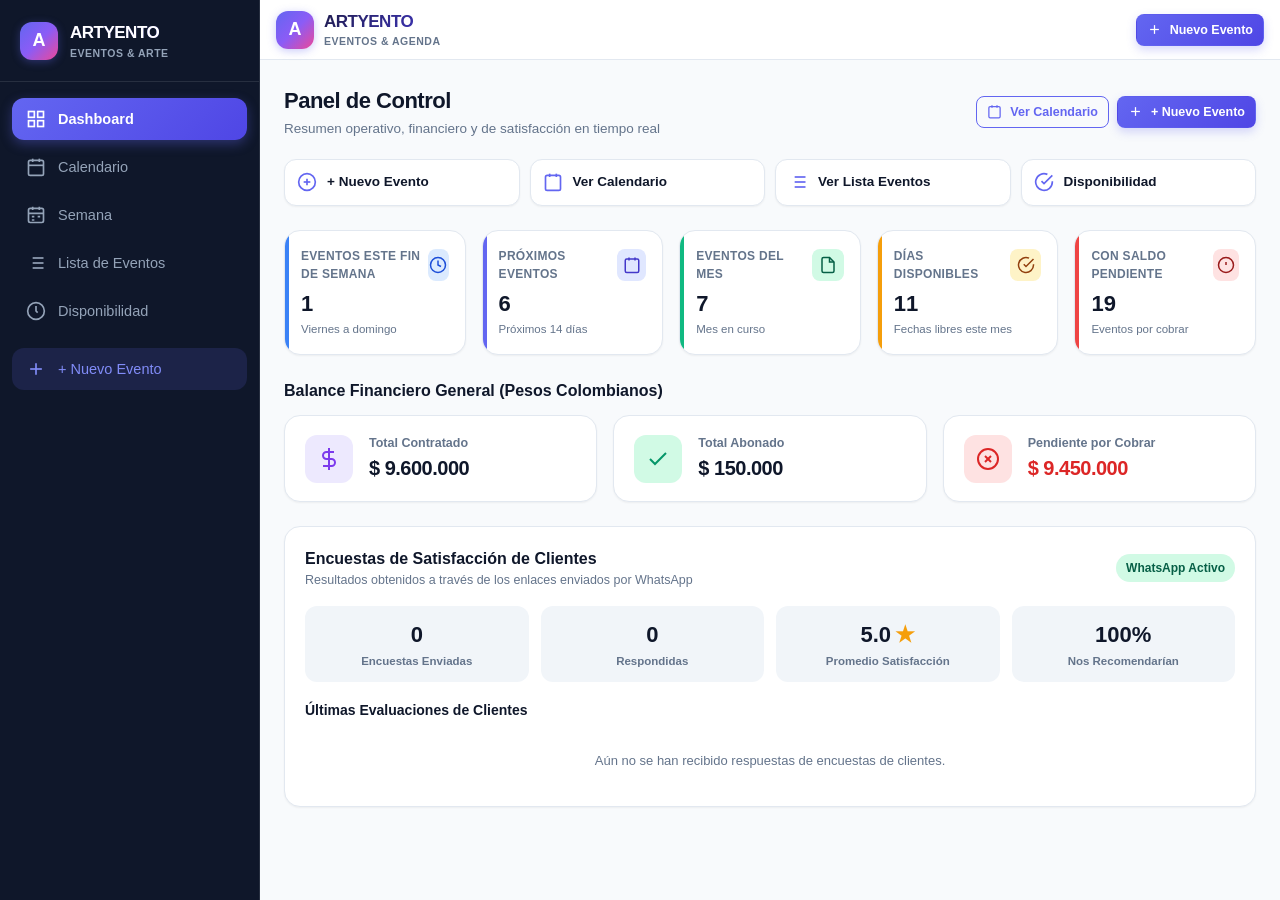
==== index.html @ dd43d788 "Add files via upload inicial" ====
<!DOCTYPE html>
<html lang="es">
<head>
  <meta charset="UTF-8">
  <meta name="viewport" content="width=device-width, initial-scale=1.0, maximum-scale=1.0, user-scalable=no">
  <title>ARTYENTO · Cronograma & Gestión de Eventos</title>
  
  <!-- Estilos principales y de impresión -->
  <link rel="stylesheet" href="css/styles.css">
  <link rel="stylesheet" href="css/print.css" media="print">
  
  <meta name="theme-color" content="#0f172a">
  <meta name="description" content="Sistema de gestión de cronograma, agenda, control financiero y encuestas de satisfacción para eventos, artes y entretenimiento.">
</head>
<body>

  <div class="app-container">

    <!-- =========================================================
         BARRA LATERAL / SIDEBAR (Desktop)
         ========================================================= -->
    <aside class="sidebar">
      <div class="sidebar-header">
        <div class="brand-icon">A</div>
        <div class="brand-title">
          <span class="brand-name" style="-webkit-text-fill-color:#fff;color:#fff;">ARTYENTO</span>
          <span class="brand-sub" style="color:#94a3b8;">Eventos & Arte</span>
        </div>
      </div>

      <nav class="sidebar-nav">
        <button class="nav-item active" data-view="dashboard">
          <svg viewBox="0 0 24 24" fill="none" stroke="currentColor" stroke-width="2"><rect x="3" y="3" width="7" height="7"/><rect x="14" y="3" width="7" height="7"/><rect x="14" y="14" width="7" height="7"/><rect x="3" y="14" width="7" height="7"/></svg>
          Dashboard
        </button>

        <button class="nav-item" data-view="calendar">
          <svg viewBox="0 0 24 24" fill="none" stroke="currentColor" stroke-width="2"><rect x="3" y="4" width="18" height="18" rx="2" ry="2"/><line x1="16" y1="2" x2="16" y2="6"/><line x1="8" y1="2" x2="8" y2="6"/><line x1="3" y1="10" x2="21" y2="10"/></svg>
          Calendario
        </button>

        <button class="nav-item" data-view="week">
          <svg viewBox="0 0 24 24" fill="none" stroke="currentColor" stroke-width="2"><rect x="3" y="4" width="18" height="17" rx="2"/><path d="M8 2v4M16 2v4M3 10h18M7 14h3M14 14h3M7 18h3"/></svg>
          Semana
        </button>

        <button class="nav-item" data-view="events">
          <svg viewBox="0 0 24 24" fill="none" stroke="currentColor" stroke-width="2"><line x1="8" y1="6" x2="21" y2="6"/><line x1="8" y1="12" x2="21" y2="12"/><line x1="8" y1="18" x2="21" y2="18"/><line x1="3" y1="6" x2="3.01" y2="6"/><line x1="3" y1="12" x2="3.01" y2="12"/><line x1="3" y1="18" x2="3.01" y2="18"/></svg>
          Lista de Eventos
        </button>

        <button class="nav-item" data-view="availability">
          <svg viewBox="0 0 24 24" fill="none" stroke="currentColor" stroke-width="2"><circle cx="12" cy="12" r="10"/><polyline points="12 6 12 12 14 14"/></svg>
          Disponibilidad
        </button>

        <button class="nav-item" data-view="form" style="margin-top:10px;background:rgba(99,102,241,0.15);color:#818cf8;">
          <svg viewBox="0 0 24 24" fill="none" stroke="currentColor" stroke-width="2"><line x1="12" y1="5" x2="12" y2="19"/><line x1="5" y1="12" x2="19" y2="12"/></svg>
          + Nuevo Evento
        </button>
      </nav>
    </aside>

    <!-- =========================================================
         ÁREA PRINCIPAL DE CONTENIDO
         ========================================================= -->
    <div class="main-wrapper">

      <!-- Header Superior (Sticky) -->
      <header class="top-header">
        <div class="brand-wrapper">
          <div class="brand-icon">A</div>
          <div class="brand-title">
            <span class="brand-name">ARTYENTO</span>
            <span class="brand-sub">Eventos & Agenda</span>
          </div>
        </div>

        <div class="header-actions">
          <button class="btn btn-sm btn-primary" data-goto-view="form">
            <svg width="15" height="15" viewBox="0 0 24 24" fill="none" stroke="currentColor" stroke-width="2"><line x1="12" y1="5" x2="12" y2="19"/><line x1="5" y1="12" x2="19" y2="12"/></svg>
            <span class="d-none d-sm-inline">Nuevo Evento</span>
          </button>
        </div>
      </header>

      <!-- =====================================================
           VISTA 1: DASHBOARD (Panel Principal)
           ===================================================== -->
      <section id="view-dashboard" class="view-section active">
        
        <div class="section-header">
          <div>
            <h1 class="section-title">Panel de Control</h1>
            <p class="section-subtitle">Resumen operativo, financiero y de satisfacción en tiempo real</p>
          </div>
          <div class="section-actions">
            <button class="btn btn-outline btn-sm" data-goto-view="calendar">
              <svg width="15" height="15" viewBox="0 0 24 24" fill="none" stroke="currentColor" stroke-width="2"><rect x="3" y="4" width="18" height="18" rx="2" ry="2"/><line x1="16" y1="2" x2="16" y2="6"/><line x1="8" y1="2" x2="8" y2="6"/></svg>
              Ver Calendario
            </button>
            <button class="btn btn-primary btn-sm" data-goto-view="form">
              <svg width="15" height="15" viewBox="0 0 24 24" fill="none" stroke="currentColor" stroke-width="2"><line x1="12" y1="5" x2="12" y2="19"/><line x1="5" y1="12" x2="19" y2="12"/></svg>
              + Nuevo Evento
            </button>
          </div>
        </div>

        <!-- Accesos Rápidos Principales -->
        <div class="quick-actions-bar">
          <div class="quick-action-btn" data-goto-view="form">
            <svg width="20" height="20" viewBox="0 0 24 24" fill="none" stroke="currentColor" stroke-width="2"><circle cx="12" cy="12" r="10"/><line x1="12" y1="8" x2="12" y2="16"/><line x1="8" y1="12" x2="16" y2="12"/></svg>
            <span>+ Nuevo Evento</span>
          </div>
          <div class="quick-action-btn" data-goto-view="calendar">
            <svg width="20" height="20" viewBox="0 0 24 24" fill="none" stroke="currentColor" stroke-width="2"><rect x="3" y="4" width="18" height="18" rx="2" ry="2"/><line x1="16" y1="2" x2="16" y2="6"/><line x1="8" y1="2" x2="8" y2="6"/></svg>
            <span>Ver Calendario</span>
          </div>
          <div class="quick-action-btn" data-goto-view="events">
            <svg width="20" height="20" viewBox="0 0 24 24" fill="none" stroke="currentColor" stroke-width="2"><line x1="8" y1="6" x2="21" y2="6"/><line x1="8" y1="12" x2="21" y2="12"/><line x1="8" y1="18" x2="21" y2="18"/></svg>
            <span>Ver Lista Eventos</span>
          </div>
          <div class="quick-action-btn" data-goto-view="availability">
            <svg width="20" height="20" viewBox="0 0 24 24" fill="none" stroke="currentColor" stroke-width="2"><path d="M22 11.08V12a10 10 0 1 1-5.93-9.14"/><polyline points="22 4 12 14.01 9 11.01"/></svg>
            <span>Disponibilidad</span>
          </div>
        </div>

        <!-- Tarjetas de Métricas Operativas -->
        <div class="stats-grid">
          <div class="stat-card stat-blue">
            <div class="stat-header">
              <span class="stat-label">Eventos este fin de semana</span>
              <div class="stat-icon-wrap">
                <svg width="18" height="18" viewBox="0 0 24 24" fill="none" stroke="currentColor" stroke-width="2"><circle cx="12" cy="12" r="10"/><polyline points="12 6 12 12 16 14"/></svg>
              </div>
            </div>
            <div class="stat-value" id="dash-eventos-fin-semana">0</div>
            <div class="stat-sub">Viernes a domingo</div>
          </div>

          <div class="stat-card stat-indigo">
            <div class="stat-header">
              <span class="stat-label">Próximos Eventos</span>
              <div class="stat-icon-wrap">
                <svg width="18" height="18" viewBox="0 0 24 24" fill="none" stroke="currentColor" stroke-width="2"><rect x="3" y="4" width="18" height="18" rx="2" ry="2"/><line x1="16" y1="2" x2="16" y2="6"/><line x1="8" y1="2" x2="8" y2="6"/></svg>
              </div>
            </div>
            <div class="stat-value" id="dash-proximos">0</div>
            <div class="stat-sub">Próximos 14 días</div>
          </div>

          <div class="stat-card stat-emerald">
            <div class="stat-header">
              <span class="stat-label">Eventos del Mes</span>
              <div class="stat-icon-wrap">
                <svg width="18" height="18" viewBox="0 0 24 24" fill="none" stroke="currentColor" stroke-width="2"><path d="M14 2H6a2 2 0 0 0-2 2v16a2 2 0 0 0 2 2h12a2 2 0 0 0 2-2V8z"/><polyline points="14 2 14 8 20 8"/></svg>
              </div>
            </div>
            <div class="stat-value" id="dash-mes">0</div>
            <div class="stat-sub">Mes en curso</div>
          </div>

          <div class="stat-card stat-amber">
            <div class="stat-header">
              <span class="stat-label">Días Disponibles</span>
              <div class="stat-icon-wrap">
                <svg width="18" height="18" viewBox="0 0 24 24" fill="none" stroke="currentColor" stroke-width="2"><path d="M22 11.08V12a10 10 0 1 1-5.93-9.14"/><polyline points="22 4 12 14.01 9 11.01"/></svg>
              </div>
            </div>
            <div class="stat-value" id="dash-disponibles">0</div>
            <div class="stat-sub">Fechas libres este mes</div>
          </div>

          <div class="stat-card stat-rose">
            <div class="stat-header">
              <span class="stat-label">Con Saldo Pendiente</span>
              <div class="stat-icon-wrap">
                <svg width="18" height="18" viewBox="0 0 24 24" fill="none" stroke="currentColor" stroke-width="2"><circle cx="12" cy="12" r="10"/><line x1="12" y1="8" x2="12" y2="12"/><line x1="12" y1="16" x2="12.01" y2="16"/></svg>
              </div>
            </div>
            <div class="stat-value" id="dash-pend-pago">0</div>
            <div class="stat-sub">Eventos por cobrar</div>
          </div>
        </div>

        <!-- Tarjetas Financieras (COP) -->
        <h2 style="font-size:16px;font-weight:800;margin-bottom:12px;color:var(--text-main);">
          Balance Financiero General (Pesos Colombianos)
        </h2>
        <div class="finance-grid">
          <div class="finance-card total-contratado">
            <div class="finance-icon">
              <svg width="24" height="24" viewBox="0 0 24 24" fill="none" stroke="currentColor" stroke-width="2"><line x1="12" y1="1" x2="12" y2="23"/><path d="M17 5H9.5a3.5 3.5 0 0 0 0 7h5a3.5 3.5 0 0 1 0 7H6"/></svg>
            </div>
            <div class="finance-info">
              <span class="finance-label">Total Contratado</span>
              <span class="finance-val" id="dash-total-contratado">$ 0 COP</span>
            </div>
          </div>

          <div class="finance-card total-abonado">
            <div class="finance-icon">
              <svg width="24" height="24" viewBox="0 0 24 24" fill="none" stroke="currentColor" stroke-width="2"><polyline points="20 6 9 17 4 12"/></svg>
            </div>
            <div class="finance-info">
              <span class="finance-label">Total Abonado</span>
              <span class="finance-val" id="dash-total-abonado">$ 0 COP</span>
            </div>
          </div>

          <div class="finance-card total-saldo">
            <div class="finance-icon">
              <svg width="24" height="24" viewBox="0 0 24 24" fill="none" stroke="currentColor" stroke-width="2"><circle cx="12" cy="12" r="10"/><line x1="15" y1="9" x2="9" y2="15"/><line x1="9" y1="9" x2="15" y2="15"/></svg>
            </div>
            <div class="finance-info">
              <span class="finance-label">Pendiente por Cobrar</span>
              <span class="finance-val" id="dash-total-pendiente">$ 0 COP</span>
            </div>
          </div>
        </div>

        <!-- Módulo de Satisfacción del Cliente & Encuestas -->
        <div class="satisfaction-dashboard-card">
          <div style="display:flex;justify-content:space-between;align-items:center;flex-wrap:wrap;gap:8px;">
            <div>
              <h2 style="font-size:16px;font-weight:800;color:var(--text-main);">
                Encuestas de Satisfacción de Clientes
              </h2>
              <p style="font-size:12.5px;color:var(--text-muted);">
                Resultados obtenidos a través de los enlaces enviados por WhatsApp
              </p>
            </div>
            <span class="badge badge-success" style="padding:5px 10px;font-size:12px;">
              WhatsApp Activo
            </span>
          </div>

          <div class="satisfaction-stats-row">
            <div class="sat-mini-stat">
              <div class="sat-mini-val" id="sat-enviadas">0</div>
              <div class="sat-mini-lbl">Encuestas Enviadas</div>
            </div>
            <div class="sat-mini-stat">
              <div class="sat-mini-val" id="sat-respondidas">0</div>
              <div class="sat-mini-lbl">Respondidas</div>
            </div>
            <div class="sat-mini-stat">
              <div class="sat-mini-val" id="sat-promedio">5.0 <span class="star">★</span></div>
              <div class="sat-mini-lbl">Promedio Satisfacción</div>
            </div>
            <div class="sat-mini-stat">
              <div class="sat-mini-val" id="sat-recomienda">100%</div>
              <div class="sat-mini-lbl">Nos Recomendarían</div>
            </div>
          </div>

          <div style="margin-top:18px;">
            <h3 style="font-size:14px;font-weight:700;color:var(--text-main);margin-bottom:8px;">
              Últimas Evaluaciones de Clientes
            </h3>
            <div id="dash-recent-reviews" class="recent-reviews-list">
              <!-- Se puebla dinámicamente -->
            </div>
          </div>
        </div>

      </section>

      <!-- =====================================================
           VISTA 2: CALENDARIO MENSUAL
           ===================================================== -->
      <section id="view-calendar" class="view-section">
        <div class="section-header">
          <div>
            <h1 class="section-title">Calendario de Eventos</h1>
            <p class="section-subtitle">Visualiza los eventos programados en cada día del mes</p>
          </div>
          <div class="section-actions">
            <button class="btn btn-primary btn-sm" data-goto-view="form">
              <svg width="15" height="15" viewBox="0 0 24 24" fill="none" stroke="currentColor" stroke-width="2"><line x1="12" y1="5" x2="12" y2="19"/><line x1="5" y1="12" x2="19" y2="12"/></svg>
              + Nuevo Evento
            </button>
          </div>
        </div>

        <div class="calendar-card">
          <!-- Controles de navegación del mes -->
          <div class="calendar-header">
            <div class="calendar-title-wrap">
              <span class="calendar-month-label" id="calendar-month-name">Mes Año</span>
            </div>
            <div style="display:flex;gap:6px;">
              <button class="btn btn-sm btn-secondary" id="btn-cal-prev" title="Mes Anterior">
                <svg width="16" height="16" viewBox="0 0 24 24" fill="none" stroke="currentColor" stroke-width="2"><polyline points="15 18 9 12 15 6"/></svg>
              </button>
              <button class="btn btn-sm btn-secondary" id="btn-cal-today">Hoy</button>
              <button class="btn btn-sm btn-secondary" id="btn-cal-next" title="Mes Siguiente">
                <svg width="16" height="16" viewBox="0 0 24 24" fill="none" stroke="currentColor" stroke-width="2"><polyline points="9 18 15 12 9 6"/></svg>
              </button>
            </div>
          </div>

          <!-- Encabezado de los días de la semana -->
          <div class="calendar-grid-header">
            <div>Lun</div>
            <div>Mar</div>
            <div>Mié</div>
            <div>Jue</div>
            <div>Vie</div>
            <div>Sáb</div>
            <div>Dom</div>
          </div>

          <!-- Cuadrícula de Días -->
          <div class="calendar-days-grid" id="calendar-days-container">
            <!-- Se renderiza desde calendar.js -->
          </div>
        </div>

        <div style="margin-top:14px;display:flex;gap:12px;font-size:12px;color:var(--text-muted);justify-content:center;">
          <span>💡 En celular: Haz toque sobre un día para ver todos sus eventos y agendar.</span>
        </div>
      </section>

      <!-- =====================================================
           VISTA 3: EVENTOS POR SEMANA
           ===================================================== -->
      <section id="view-week" class="view-section">
        <div class="section-header">
          <div>
            <h1 class="section-title">Eventos por Semana</h1>
            <p class="section-subtitle">Consulta la información completa de los eventos de la semana seleccionada</p>
          </div>
          <div class="section-actions">
            <button class="btn btn-primary btn-sm" data-goto-view="form">
              <svg width="15" height="15" viewBox="0 0 24 24" fill="none" stroke="currentColor" stroke-width="2"><line x1="12" y1="5" x2="12" y2="19"/><line x1="5" y1="12" x2="19" y2="12"/></svg>
              + Nuevo Evento
            </button>
          </div>
        </div>

        <div class="week-controls">
          <button class="btn btn-secondary btn-sm" id="btn-week-prev" title="Semana anterior">‹</button>
          <label class="week-control-field">
            <span>Año</span>
            <select id="week-year-select" class="form-control">
              <option value="2026">2026</option>
              <option value="2027">2027</option>
            </select>
          </label>
          <label class="week-control-field">
            <span>Semana</span>
            <input type="number" id="week-number-input" class="form-control" min="1" max="53" step="1">
          </label>
          <button class="btn btn-secondary btn-sm" id="btn-week-next" title="Semana siguiente">›</button>
          <button class="btn btn-outline btn-sm" id="btn-week-current">Semana actual</button>
        </div>
        <div class="week-range-label" id="week-range-label"></div>
        <div class="week-events-list" id="week-events-list"></div>
      </section>

      <!-- =====================================================
           VISTA 4: LISTADO DE EVENTOS (Tabla / Cards)
           ===================================================== -->
      <section id="view-events" class="view-section">
        <div class="section-header">
          <div>
            <h1 class="section-title">Listado de Eventos</h1>
            <p class="section-subtitle">Gestión completa, balances, encuestas y exportación</p>
          </div>
          <div class="section-actions">
            <button class="btn btn-secondary btn-sm" id="btn-export-csv" title="Descargar archivo CSV compatible con Excel">
              <svg width="15" height="15" viewBox="0 0 24 24" fill="none" stroke="currentColor" stroke-width="2"><path d="M21 15v4a2 2 0 0 1-2 2H5a2 2 0 0 1-2-2v-4"/><polyline points="7 10 12 15 17 10"/><line x1="12" y1="15" x2="12" y2="3"/></svg>
              Exportar CSV
            </button>
            <button class="btn btn-secondary btn-sm" id="btn-print-schedule" title="Imprimir Cronograma">
              <svg width="15" height="15" viewBox="0 0 24 24" fill="none" stroke="currentColor" stroke-width="2"><polyline points="6 9 6 2 18 2 18 9"/><path d="M6 18H4a2 2 0 0 1-2-2v-5a2 2 0 0 1 2-2h16a2 2 0 0 1 2 2v5a2 2 0 0 1-2 2h-2"/><rect x="6" y="14" width="12" height="8"/></svg>
              Imprimir
            </button>
            <button class="btn btn-primary btn-sm" data-goto-view="form">
              <svg width="15" height="15" viewBox="0 0 24 24" fill="none" stroke="currentColor" stroke-width="2"><line x1="12" y1="5" x2="12" y2="19"/><line x1="5" y1="12" x2="19" y2="12"/></svg>
              + Nuevo
            </button>
          </div>
        </div>

        <!-- Barra de Búsqueda y Filtros -->
        <div class="filter-bar">
          <div class="search-input-wrap">
            <svg width="16" height="16" viewBox="0 0 24 24" fill="none" stroke="currentColor" stroke-width="2"><circle cx="11" cy="11" r="8"/><line x1="21" y1="21" x2="16.65" y2="16.65"/></svg>
            <input type="text" id="filter-search" class="form-control" placeholder="Buscar por cliente, servicio, dirección o encargado...">
          </div>

          <div class="filters-group">
            <input type="month" id="filter-month" class="form-control" title="Filtrar por mes">

            <select id="filter-estado-pago" class="form-control">
              <option value="">Estado de Pago: Todos</option>
              <option value="pagado">Pagado</option>
              <option value="abono_parcial">Abono Parcial</option>
              <option value="pendiente">Pendiente</option>
            </select>

            <select id="filter-encargado" class="form-control">
              <option value="">Encargado: Todos</option>
            </select>

            <button class="btn btn-secondary btn-sm" id="btn-sort-toggle" style="white-space:nowrap;">
              Fecha: Más antiguos
            </button>
          </div>
        </div>

        <div style="display:flex;justify-content:space-between;align-items:center;margin-bottom:10px;">
          <span id="events-count-badge" class="badge badge-info" style="font-size:12px;">0 eventos</span>
        </div>

        <!-- Vista Celular: Tarjetas (Se oculta en Desktop) -->
        <div class="events-mobile-list" id="events-mobile-list">
          <!-- Se renderiza desde app.js -->
        </div>

        <!-- Vista Escritorio: Tabla Completa (Se oculta en Móvil) -->
        <div class="table-container">
          <table class="data-table">
            <thead>
              <tr>
                <th>Fecha</th>
                <th>Horario</th>
                <th>Servicio</th>
                <th>Cliente</th>
                <th>Dirección</th>
                <th>Valor</th>
                <th>Abono</th>
                <th>Saldo</th>
                <th>Encargado</th>
                <th>Estado</th>
                <th class="col-actions">Acciones</th>
              </tr>
            </thead>
            <tbody id="events-table-body">
              <!-- Se puebla dinámicamente -->
            </tbody>
          </table>
        </div>
      </section>

      <!-- =====================================================
           VISTA 4: DISPONIBILIDAD DE FECHAS
           ===================================================== -->
      <section id="view-availability" class="view-section">
        <div class="section-header">
          <div>
            <h1 class="section-title">Control de Disponibilidad</h1>
            <p class="section-subtitle">Consulta rápida de días libres, parciales y ocupados con reserva directa</p>
          </div>
          <div class="section-actions">
            <select id="avail-month-select" class="form-control" style="width:auto;">
              <option value="0">Enero</option>
              <option value="1">Febrero</option>
              <option value="2">Marzo</option>
              <option value="3">Abril</option>
              <option value="4">Mayo</option>
              <option value="5">Junio</option>
              <option value="6">Julio</option>
              <option value="7">Agosto</option>
              <option value="8">Septiembre</option>
              <option value="9">Octubre</option>
              <option value="10">Noviembre</option>
              <option value="11">Diciembre</option>
            </select>
            <select id="avail-year-select" class="form-control" style="width:auto;">
              <option value="2026">2026</option>
              <option value="2027">2027</option>
            </select>
          </div>
        </div>

        <!-- Leyenda -->
        <div class="avail-legend">
          <div class="legend-item">
            <span class="legend-dot green"></span>
            <span>Disponible (0 eventos)</span>
          </div>
          <div class="legend-item">
            <span class="legend-dot yellow"></span>
            <span>Parcialmente ocupado (Franjas horarias libres)</span>
          </div>
          <div class="legend-item">
            <span class="legend-dot red"></span>
            <span>Ocupado (3+ eventos o jornada llena)</span>
          </div>
        </div>

        <!-- Rejilla de Disponibilidad -->
        <div class="availability-grid" id="availability-grid-container">
          <!-- Se puebla desde calendar.js -->
        </div>
      </section>

      <!-- =====================================================
           VISTA 5: FORMULARIO DE REGISTRO / EDICIÓN DE EVENTOS
           ===================================================== -->
      <section id="view-form" class="view-section">
        <div class="section-header">
          <div>
            <h1 class="section-title" id="form-view-title">Registrar Nuevo Evento</h1>
            <p class="section-subtitle">Todos los campos son validados; el saldo se calcula en tiempo real</p>
          </div>
          <div class="section-actions">
            <button class="btn btn-secondary btn-sm" data-goto-view="events">
              Volver a la Lista
            </button>
          </div>
        </div>

        <div class="form-card">
          <form id="event-form">
            <div class="form-grid">

              <!-- Fecha -->
              <div class="form-group">
                <label class="form-label" for="form-fecha">
                  <span>Fecha del Evento</span>
                  <span class="required">*</span>
                </label>
                <input type="date" id="form-fecha" class="form-control" required>
              </div>

              <!-- Servicio / Descripción -->
              <div class="form-group">
                <label class="form-label" for="form-servicio">
                  <span>Descripción / Servicio</span>
                  <span class="required">*</span>
                </label>
                <input type="text" id="form-servicio" class="form-control" placeholder="Ej: Show de Magia, DJ en Vivo, Animación..." required list="servicios-sugeridos">
                <datalist id="servicios-sugeridos">
                  <option value="Plan Elegance">
                  <option value="Plan Prestige">
                  <option value="Show de Magia y Efectos Especiales">
                  <option value="Animación Temática y Taller de Arte">
                  <option value="Producción de Sonido, Luces y DJ en Vivo">
                  <option value="Obra Teatral Infantil & Títeres">
                  <option value="Show de Danza y Malabares con Fuego">
                  <option value="Show Musical Acústico & Presentación">
                  <option value="Hora Loca y Comparsa de Entretenimiento">
                </datalist>
              </div>

              <!-- Cliente y Contacto -->
              <div class="form-group">
                <label class="form-label" for="form-cliente">
                  <span>Nombre del Cliente / Empresa</span>
                  <span class="required">*</span>
                </label>
                <input type="text" id="form-cliente" class="form-control" placeholder="Ej: Absalón Eventos" required list="clientes-sugeridos">
                <datalist id="clientes-sugeridos">
                  <option value="Absalón Eventos">
                </datalist>
              </div>

              <!-- Persona de Contacto -->
              <div class="form-group">
                <label class="form-label" for="form-contacto">
                  <span>Persona de Contacto</span>
                </label>
                <input type="text" id="form-contacto" class="form-control" placeholder="Ej: Liliana, Edwiin...">
              </div>

              <!-- Teléfono / Celular (Para WhatsApp) -->
              <div class="form-group">
                <label class="form-label" for="form-telefono">
                  <span>Teléfono / WhatsApp</span>
                  <span class="required">*</span>
                </label>
                <input type="tel" id="form-telefono" class="form-control" placeholder="Ej: +57 3224389761" required>
              </div>

              <!-- Dirección del Evento -->
              <div class="form-group">
                <label class="form-label" for="form-direccion">
                  <span>Dirección / Lugar del Evento</span>
                  <span class="required">*</span>
                </label>
                <input type="text" id="form-direccion" class="form-control" placeholder="Ej: Hacienda Villa Sofía, Hotel Habitel..." required list="lugares-sugeridos">
                <datalist id="lugares-sugeridos">
                  <option value="Hacienda Villa Sofía, Subachoque">
                  <option value="Hotel Habitel, Bogotá">
                </datalist>
              </div>

              <!-- Horarios y Opción por Confirmar -->
              <div class="form-group col-full" style="margin-bottom:-4px;">
                <label style="display:flex;align-items:center;gap:8px;cursor:pointer;font-size:13.5px;font-weight:600;color:var(--text-main);">
                  <input type="checkbox" id="form-hora-tbd" style="width:18px;height:18px;accent-color:var(--color-primary);cursor:pointer;">
                  <span>Horario por confirmar (Reserva de fecha / Jornada)</span>
                </label>
              </div>

              <div class="form-group">
                <label class="form-label" for="form-hora-inicio">
                  <span>Hora de Inicio</span>
                  <span class="required" id="req-hora-inicio">*</span>
                </label>
                <input type="time" id="form-hora-inicio" class="form-control" required>
              </div>

              <div class="form-group">
                <label class="form-label" for="form-hora-fin">
                  <span>Hora de Finalización</span>
                  <span class="required" id="req-hora-fin">*</span>
                </label>
                <input type="time" id="form-hora-fin" class="form-control" required>
              </div>

              <!-- Alerta de Conflicto de Horario (En tiempo real) -->
              <div class="form-group col-full">
                <div id="conflict-alert" class="conflict-alert">
                  <svg width="20" height="20" viewBox="0 0 24 24" fill="none" stroke="currentColor" stroke-width="2" style="flex-shrink:0;"><path d="M10.29 3.86L1.82 18a2 2 0 0 0 1.71 3h16.94a2 2 0 0 0 1.71-3L13.71 3.86a2 2 0 0 0-3.42 0z"/><line x1="12" y1="9" x2="12" y2="13"/><line x1="12" y1="17" x2="12.01" y2="17"/></svg>
                  <span id="conflict-alert-msg">Existe un conflicto de horario con otro evento en esta fecha.</span>
                </div>
              </div>

              <!-- Información Financiera -->
              <div class="form-group">
                <label class="form-label" for="form-valor">
                  <span>Valor Total (COP)</span>
                  <span class="required">*</span>
                </label>
                <input type="number" id="form-valor" class="form-control" placeholder="Ej: 1500000" min="0" step="1000" required>
              </div>

              <div class="form-group">
                <label class="form-label" for="form-abono">
                  <span>Abono Realizado (COP)</span>
                  <span class="required">*</span>
                </label>
                <input type="number" id="form-abono" class="form-control" placeholder="Ej: 500000" min="0" step="1000" value="0" required>
              </div>

              <!-- Saldo Calculado Automáticamente -->
              <div class="form-group col-full">
                <div class="balance-calculation-box">
                  <div class="balance-formula">Cálculo Automático: Saldo = Valor Total - Abono</div>
                  <div class="balance-result">
                    <span style="font-weight:600;color:var(--text-muted);">Saldo Pendiente:</span>
                    <span class="balance-result-val" id="form-balance-display">$ 0 COP</span>
                  </div>
                  <input type="hidden" id="form-saldo" value="0">
                </div>
              </div>

              <!-- Encargado -->
              <div class="form-group">
                <label class="form-label" for="form-encargado">
                  <span>Encargado / Responsable</span>
                </label>
                <select id="form-encargado" class="form-control">
                  <option value="">Sin asignar</option>
                </select>
                <div class="encargados-editor">
                  <input type="text" id="nuevo-encargado" class="form-control" placeholder="Nuevo encargado">
                  <button type="button" class="btn btn-secondary btn-sm" id="btn-agregar-encargado">Agregar</button>
                  <button type="button" class="btn btn-outline btn-sm" id="btn-eliminar-encargado" title="Eliminar el encargado seleccionado">Eliminar</button>
                </div>
                <small class="form-help">Agrega o elimina nombres del listado. Luego selecciónalos para cada evento.</small>
              </div>

              <!-- Observaciones -->
              <div class="form-group col-full">
                <label class="form-label" for="form-observaciones">
                  <span>Observaciones y Requerimientos Técnicos</span>
                </label>
                <textarea id="form-observaciones" class="form-control" placeholder="Detalles de sonido, iluminación, rider técnico, hora de montaje, etc..."></textarea>
              </div>

            </div>

            <!-- Botonera del Formulario -->
            <div style="margin-top:24px;display:flex;gap:12px;justify-content:flex-end;">
              <button type="button" class="btn btn-secondary" data-goto-view="events">Cancelar</button>
              <button type="submit" class="btn btn-primary" id="btn-submit-form">Guardar Evento</button>
            </div>
          </form>
        </div>
      </section>

    </div><!-- Fin main-wrapper -->

    <!-- =========================================================
         BARRA DE NAVEGACIÓN INFERIOR (100% Optimizada para Móvil)
         ========================================================= -->
    <nav class="bottom-nav">
      <button class="bottom-nav-btn active" data-view="dashboard">
        <svg viewBox="0 0 24 24" fill="none" stroke="currentColor" stroke-width="2"><rect x="3" y="3" width="7" height="7"/><rect x="14" y="3" width="7" height="7"/><rect x="14" y="14" width="7" height="7"/><rect x="3" y="14" width="7" height="7"/></svg>
        <span>Inicio</span>
      </button>

      <button class="bottom-nav-btn" data-view="calendar">
        <svg viewBox="0 0 24 24" fill="none" stroke="currentColor" stroke-width="2"><rect x="3" y="4" width="18" height="18" rx="2" ry="2"/><line x1="16" y1="2" x2="16" y2="6"/><line x1="8" y1="2" x2="8" y2="6"/><line x1="3" y1="10" x2="21" y2="10"/></svg>
        <span>Calendario</span>
      </button>

      <button class="bottom-nav-btn" data-view="week">
        <svg viewBox="0 0 24 24" fill="none" stroke="currentColor" stroke-width="2"><rect x="3" y="4" width="18" height="17" rx="2"/><path d="M8 2v4M16 2v4M3 10h18M7 14h3M14 14h3"/></svg>
        <span>Semana</span>
      </button>

      <!-- Botón Central Flotante Táctil para Crear Evento -->
      <button class="bottom-nav-btn btn-action-center" data-view="form">
        <div class="action-circle">
          <svg width="24" height="24" viewBox="0 0 24 24" fill="none" stroke="#fff" stroke-width="3"><line x1="12" y1="5" x2="12" y2="19"/><line x1="5" y1="12" x2="19" y2="12"/></svg>
        </div>
        <span>Nuevo</span>
      </button>

      <button class="bottom-nav-btn" data-view="events">
        <svg viewBox="0 0 24 24" fill="none" stroke="currentColor" stroke-width="2"><line x1="8" y1="6" x2="21" y2="6"/><line x1="8" y1="12" x2="21" y2="12"/><line x1="8" y1="18" x2="21" y2="18"/><line x1="3" y1="6" x2="3.01" y2="6"/><line x1="3" y1="12" x2="3.01" y2="12"/><line x1="3" y1="18" x2="3.01" y2="18"/></svg>
        <span>Eventos</span>
      </button>

      <button class="bottom-nav-btn" data-view="availability">
        <svg viewBox="0 0 24 24" fill="none" stroke="currentColor" stroke-width="2"><circle cx="12" cy="12" r="10"/><polyline points="12 6 12 12 14 14"/></svg>
        <span>Disponib.</span>
      </button>
    </nav>

  </div><!-- Fin app-container -->

  <!-- =========================================================
       MODALES (Estilo Bottom-Sheet en móvil)
       ========================================================= -->

  <!-- Modal 1: Ficha y Detalles Completos del Evento -->
  <div id="modal-event-details" class="modal-overlay">
    <div class="modal-content">
      <div class="bottom-sheet-pill"></div>
      <div class="modal-header">
        <div>
          <div style="font-size:11px;color:var(--text-muted);font-weight:700;" id="modal-detail-id">EVT-2026-000</div>
          <h2 class="modal-title" id="modal-detail-servicio">Detalles del Evento</h2>
        </div>
        <button class="btn-close-modal" aria-label="Cerrar">&times;</button>
      </div>

      <div class="modal-body">
        <div class="event-detail-grid">
          
          <div class="detail-block">
            <span class="detail-label">Cliente & Contacto</span>
            <span class="detail-value highlight" id="modal-detail-cliente">-</span>
            <div style="font-size:13px;color:#334155;margin-top:2px;">
              <strong>Contacto:</strong> <span id="modal-detail-contacto">-</span> · 
              <span id="modal-detail-telefono">-</span>
            </div>
          </div>

          <div class="detail-block">
            <span class="detail-label">Fecha y Horario</span>
            <span class="detail-value" id="modal-detail-fecha">-</span>
          </div>

          <div class="detail-block">
            <span class="detail-label">Dirección / Lugar</span>
            <span class="detail-value" id="modal-detail-direccion">-</span>
          </div>

          <div class="detail-block">
            <span class="detail-label">Encargado</span>
            <span class="detail-value" id="modal-detail-encargado">-</span>
          </div>

          <!-- Información Financiera -->
          <div style="background:var(--bg-surface-alt);border-radius:var(--radius-md);padding:12px;margin:4px 0;">
            <div style="display:flex;justify-content:space-between;align-items:center;margin-bottom:8px;">
              <span class="detail-label">Información Económica</span>
              <span id="modal-detail-badge-pago" class="badge badge-success">Pagado</span>
            </div>
            <div style="display:grid;grid-template-columns:1fr 1fr 1fr;gap:6px;font-size:12.5px;">
              <div>
                <div style="color:var(--text-muted);font-size:11px;">Valor:</div>
                <strong id="modal-detail-valor">$ 0</strong>
              </div>
              <div>
                <div style="color:var(--text-muted);font-size:11px;">Abono:</div>
                <strong id="modal-detail-abono">$ 0</strong>
              </div>
              <div>
                <div style="color:var(--text-muted);font-size:11px;">Saldo:</div>
                <strong id="modal-detail-saldo" style="color:var(--color-danger);">$ 0</strong>
              </div>
            </div>
          </div>

          <!-- Encuesta de Satisfacción por WhatsApp -->
          <div class="detail-block">
            <span class="detail-label">Encuesta de Satisfacción</span>
            <div id="modal-detail-encuesta-estado" style="margin-top:4px;">
              <!-- Se puebla dinámicamente -->
            </div>
            <div id="modal-detail-encuesta-resultados">
              <!-- Resultados si fue respondida -->
            </div>
          </div>

          <div class="detail-block">
            <span class="detail-label">Observaciones</span>
            <span class="detail-value" id="modal-detail-observaciones" style="font-size:13px;white-space:pre-wrap;">-</span>
          </div>

        </div>
      </div>

      <div class="modal-footer" style="flex-wrap:wrap;">
        <button class="btn btn-sm btn-whatsapp" id="btn-modal-whatsapp" title="Enviar enlace de satisfacción">
          <svg width="15" height="15" viewBox="0 0 24 24" fill="currentColor"><path d="M.057 24l1.687-6.163c-1.041-1.804-1.588-3.849-1.587-5.946.003-6.556 5.338-11.891 11.893-11.891 3.181.001 6.167 1.24 8.413 3.488 2.245 2.248 3.481 5.236 3.48 8.414-.003 6.557-5.338 11.892-11.893 11.892-1.99-.001-3.951-.5-5.688-1.448l-6.305 1.654zm6.597-3.807c1.676.995 3.276 1.591 5.392 1.592 5.448 0 9.886-4.434 9.889-9.885.002-5.462-4.415-9.89-9.881-9.892-5.452 0-9.887 4.434-9.889 9.884-.001 2.225.651 3.891 1.746 5.634l-.999 3.648 3.742-.981z"/></svg>
          Encuesta WhatsApp
        </button>
        <button class="btn btn-sm btn-secondary" id="btn-modal-ver-encuesta" style="display:none;" title="Ver Encuesta">
          <svg width="14" height="14" viewBox="0 0 24 24" fill="none" stroke="currentColor" stroke-width="2"><path d="M14 2H6a2 2 0 0 0-2 2v16a2 2 0 0 0 2 2h12a2 2 0 0 0 2-2V8z"/><polyline points="14 2 14 8 20 8"/><line x1="16" y1="13" x2="8" y2="13"/><line x1="16" y1="17" x2="8" y2="17"/><polyline points="10 9 9 9 8 9"/></svg>
          Ver Encuesta
        </button>
        <button class="btn btn-sm btn-secondary" id="btn-modal-print">
          <svg width="14" height="14" viewBox="0 0 24 24" fill="none" stroke="currentColor" stroke-width="2"><polyline points="6 9 6 2 18 2 18 9"/><path d="M6 18H4a2 2 0 0 1-2-2v-5a2 2 0 0 1 2-2h16a2 2 0 0 1 2 2v5a2 2 0 0 1-2 2h-2"/><rect x="6" y="14" width="12" height="8"/></svg>
          Imprimir Ficha
        </button>
        <button class="btn btn-sm btn-outline" id="btn-modal-edit">Editar</button>
        <button class="btn btn-sm btn-danger" id="btn-modal-delete">Eliminar</button>
      </div>
    </div>
  </div>

  <!-- Modal 2: Eventos del Día (Al hacer clic en calendario) -->
  <div id="modal-day-details" class="modal-overlay">
    <div class="modal-content">
      <div class="bottom-sheet-pill"></div>
      <div class="modal-header">
        <h2 class="modal-title" id="modal-day-title">Agenda del Día</h2>
        <button class="btn-close-modal">&times;</button>
      </div>
      <div class="modal-body" id="modal-day-events-list">
        <!-- Lista de eventos de este día -->
      </div>
      <div class="modal-footer">
        <button class="btn btn-secondary btn-modal-cancel">Cerrar</button>
        <button class="btn btn-primary" id="btn-modal-day-add">+ Nuevo en esta fecha</button>
      </div>
    </div>
  </div>

  <!-- Modal 3: Confirmación de Eliminación -->
  <div id="modal-confirm-delete" class="modal-overlay">
    <div class="modal-content" style="max-width:440px;">
      <div class="bottom-sheet-pill"></div>
      <div class="modal-header">
        <h2 class="modal-title" style="color:var(--color-danger);">Confirmar Eliminación</h2>
        <button class="btn-close-modal">&times;</button>
      </div>
      <div class="modal-body">
        <p style="font-size:14px;color:var(--text-muted);margin-bottom:12px;">
          ¿Estás seguro de que deseas eliminar permanentemente este evento? Esta acción no se puede deshacer.
        </p>
        <div id="delete-event-info" style="background:#fee2e2;color:#991b1b;padding:12px;border-radius:var(--radius-md);font-weight:700;font-size:13px;">
          -
        </div>
      </div>
      <div class="modal-footer">
        <button class="btn btn-secondary btn-modal-cancel">Cancelar</button>
        <button class="btn btn-danger" id="btn-confirm-delete-action">Sí, Eliminar Evento</button>
      </div>
    </div>
  </div>

  <!-- Modal 4: Vista Previa WhatsApp antes de abrir wa.me -->
  <div id="modal-whatsapp-preview" class="modal-overlay">
    <div class="modal-content" style="max-width:500px;">
      <div class="bottom-sheet-pill"></div>
      <div class="modal-header">
        <h2 class="modal-title" style="color:var(--color-whatsapp);display:flex;align-items:center;gap:8px;">
          <svg width="20" height="20" viewBox="0 0 24 24" fill="currentColor"><path d="M.057 24l1.687-6.163c-1.041-1.804-1.588-3.849-1.587-5.946.003-6.556 5.338-11.891 11.893-11.891 3.181.001 6.167 1.24 8.413 3.488 2.245 2.248 3.481 5.236 3.48 8.414-.003 6.557-5.338 11.892-11.893 11.892-1.99-.001-3.951-.5-5.688-1.448l-6.305 1.654zm6.597-3.807c1.676.995 3.276 1.591 5.392 1.592 5.448 0 9.886-4.434 9.889-9.885.002-5.462-4.415-9.89-9.881-9.892-5.452 0-9.887 4.434-9.889 9.884-.001 2.225.651 3.891 1.746 5.634l-.999 3.648 3.742-.981z"/></svg>
          Enviar Encuesta por WhatsApp
        </h2>
        <button class="btn-close-modal">&times;</button>
      </div>
      <div class="modal-body">
        <div style="margin-bottom:12px;font-size:13px;">
          <div><strong>Cliente:</strong> <span id="wa-preview-cliente">-</span></div>
          <div><strong>Destino:</strong> <span id="wa-preview-telefono">-</span></div>
        </div>

        <label class="form-label" style="margin-bottom:6px;">Mensaje preparado que se enviará:</label>
        <div id="wa-preview-text" style="background:#f0fdf4;border:1px solid #bbf7d0;color:#166534;border-radius:var(--radius-md);padding:12px;font-size:12.5px;white-space:pre-wrap;line-height:1.4;">
        </div>

        <p style="font-size:11.5px;color:var(--text-muted);margin-top:10px;">
          Al hacer clic se abrirá WhatsApp con el mensaje listo para que lo revises y envíes con un solo toque.
        </p>
      </div>
      <div class="modal-footer">
        <button class="btn btn-secondary btn-modal-cancel">Cancelar</button>
        <button class="btn btn-whatsapp" id="btn-confirm-open-wa">
          Abrir en WhatsApp
        </button>
      </div>
    </div>
  </div>

  <!-- Contenedor para Notificaciones Toast -->
  <div class="toast-container" id="toast-container"></div>

  <!-- Área Oculta para Impresión de Voucher / Ficha Individual -->
  <div id="print-voucher-area"></div>

  <!-- Script Principal Autónomo (Funciona tanto en file:// como en servidor web) -->
  <script src="js/app.js"></script>
</body>
</html>
---- css/styles.css ----
/* ==========================================================================
   ARTYENTO - Cronograma & Gestión de Eventos, Artes y Entretenimiento
   Diseño Moderno, Ligero, Profesional y 100% Mobile-First (Celular & PC)
   ========================================================================== */

:root {
  /* Paleta cromática principal */
  --bg-body: #f8fafc;
  --bg-surface: #ffffff;
  --bg-surface-elevated: #ffffff;
  --bg-surface-alt: #f1f5f9;
  
  --color-primary: #6366f1;       /* Indigo brillante */
  --color-primary-hover: #4f46e5;
  --color-primary-light: #e0e7ff;
  --color-secondary: #ec4899;     /* Fuchsia/Rosa vibrante artes */
  --color-accent: #8b5cf6;        /* Violeta */

  --color-success: #10b981;       /* Esmeralda / Pagado / Disponible */
  --color-success-bg: #d1fae5;
  --color-warning: #f59e0b;       /* Ámbar / Abono / Parcial */
  --color-warning-bg: #fef3c7;
  --color-danger: #ef4444;        /* Rojo / Ocupado / Saldo */
  --color-danger-bg: #fee2e2;
  --color-whatsapp: #25D366;      /* Verde WhatsApp oficial */
  --color-whatsapp-hover: #20ba5a;

  /* Tipografía y textos */
  --font-family: -apple-system, BlinkMacSystemFont, "Segoe UI", Roboto, Helvetica, Arial, sans-serif;
  --text-main: #0f172a;           /* Slate oscuro */
  --text-muted: #64748b;          /* Gris medio */
  --text-light: #94a3b8;
  --text-inverse: #ffffff;

  /* Bordes, Sombras y Radios */
  --border-color: #e2e8f0;
  --border-focus: #6366f1;
  --radius-sm: 8px;
  --radius-md: 12px;
  --radius-lg: 16px;
  --radius-full: 9999px;

  --shadow-sm: 0 1px 2px 0 rgba(0, 0, 0, 0.05);
  --shadow-md: 0 4px 6px -1px rgba(0, 0, 0, 0.08), 0 2px 4px -2px rgba(0, 0, 0, 0.05);
  --shadow-lg: 0 10px 15px -3px rgba(0, 0, 0, 0.1), 0 4px 6px -4px rgba(0, 0, 0, 0.05);
  --shadow-float: 0 20px 25px -5px rgba(0, 0, 0, 0.15), 0 8px 10px -6px rgba(0, 0, 0, 0.1);

  --header-height: 60px;
  --bottom-nav-height: 64px;
  --sidebar-width: 260px;
  --transition: all 0.2s cubic-bezier(0.4, 0, 0.2, 1);
}

/* Reset y base */
*, *::before, *::after {
  box-sizing: border-box;
  margin: 0;
  padding: 0;
  -webkit-tap-highlight-color: transparent;
}

html, body {
  height: 100%;
  font-family: var(--font-family);
  background-color: var(--bg-body);
  color: var(--text-main);
  font-size: 15px;
  line-height: 1.5;
  -webkit-font-smoothing: antialiased;
}

/* Estructura general (Shell) */
.app-container {
  display: flex;
  min-height: 100vh;
  position: relative;
  overflow-x: hidden;
}

/* -------------------------------------------------------------
   Barra Superior Móvil & Desktop
   ------------------------------------------------------------- */
.top-header {
  position: sticky;
  top: 0;
  z-index: 40;
  height: var(--header-height);
  background: rgba(255, 255, 255, 0.95);
  backdrop-filter: blur(8px);
  border-bottom: 1px solid var(--border-color);
  display: flex;
  align-items: center;
  justify-content: space-between;
  padding: 0 16px;
  width: 100%;
}

.brand-wrapper {
  display: flex;
  align-items: center;
  gap: 10px;
}

.brand-icon {
  width: 38px;
  height: 38px;
  border-radius: var(--radius-md);
  background: linear-gradient(135deg, #6366f1 0%, #8b5cf6 50%, #ec4899 100%);
  display: flex;
  align-items: center;
  justify-content: center;
  color: #fff;
  font-weight: 800;
  font-size: 18px;
  box-shadow: 0 2px 8px rgba(99, 102, 241, 0.35);
  flex-shrink: 0;
}

.brand-title {
  display: flex;
  flex-direction: column;
}

.brand-name {
  font-size: 17px;
  font-weight: 800;
  letter-spacing: -0.5px;
  background: linear-gradient(135deg, #1e1b4b 0%, #4338ca 100%);
  -webkit-background-clip: text;
  -webkit-text-fill-color: transparent;
}

.brand-sub {
  font-size: 10.5px;
  color: var(--text-muted);
  font-weight: 600;
  text-transform: uppercase;
  letter-spacing: 0.5px;
}

.header-actions {
  display: flex;
  align-items: center;
  gap: 8px;
}

/* -------------------------------------------------------------
   Menú Lateral (Desktop) y Drawer (Móvil)
   ------------------------------------------------------------- */
.sidebar {
  display: none; /* Oculto en móvil por defecto; se maneja con bottom bar */
}

@media (min-width: 992px) {
  .sidebar {
    display: flex;
    flex-direction: column;
    width: var(--sidebar-width);
    background-color: #0f172a; /* Slate 900 elegante */
    color: #f8fafc;
    flex-shrink: 0;
    position: sticky;
    top: 0;
    height: 100vh;
    border-right: 1px solid rgba(255, 255, 255, 0.1);
    z-index: 50;
  }

  .sidebar-header {
    padding: 20px;
    border-bottom: 1px solid rgba(255, 255, 255, 0.1);
    display: flex;
    align-items: center;
    gap: 12px;
  }

  .sidebar-nav {
    padding: 16px 12px;
    display: flex;
    flex-direction: column;
    gap: 6px;
    flex: 1;
    overflow-y: auto;
  }

  .nav-item {
    display: flex;
    align-items: center;
    gap: 12px;
    padding: 11px 14px;
    border-radius: var(--radius-md);
    color: #94a3b8;
    text-decoration: none;
    font-weight: 500;
    font-size: 14.5px;
    transition: var(--transition);
    cursor: pointer;
    border: none;
    background: transparent;
    width: 100%;
    text-align: left;
  }

  .nav-item:hover {
    background-color: rgba(255, 255, 255, 0.08);
    color: #ffffff;
  }

  .nav-item.active {
    background: linear-gradient(135deg, #6366f1 0%, #4f46e5 100%);
    color: #ffffff;
    font-weight: 600;
    box-shadow: 0 4px 12px rgba(99, 102, 241, 0.35);
  }

  .nav-item svg {
    width: 20px;
    height: 20px;
    flex-shrink: 0;
  }

  .sidebar-footer {
    padding: 16px;
    border-top: 1px solid rgba(255, 255, 255, 0.1);
  }
}

/* -------------------------------------------------------------
   Barra Inferior Móvil (Bottom Navigation Bar)
   Optimizada al 100% para celular
   ------------------------------------------------------------- */
.bottom-nav {
  position: fixed;
  bottom: 0;
  left: 0;
  right: 0;
  height: var(--bottom-nav-height);
  background: rgba(255, 255, 255, 0.96);
  backdrop-filter: blur(12px);
  border-top: 1px solid var(--border-color);
  display: flex;
  justify-content: space-around;
  align-items: center;
  z-index: 90;
  padding: 0 4px;
  box-shadow: 0 -4px 16px rgba(0, 0, 0, 0.06);
}

@media (min-width: 992px) {
  .bottom-nav {
    display: none; /* En desktop se utiliza el menú lateral */
  }
}

.bottom-nav-btn {
  display: flex;
  flex-direction: column;
  align-items: center;
  justify-content: center;
  gap: 3px;
  flex: 1;
  height: 100%;
  background: transparent;
  border: none;
  color: var(--text-muted);
  font-size: 11px;
  font-weight: 600;
  cursor: pointer;
  padding: 4px 2px;
  transition: var(--transition);
}

.bottom-nav-btn svg {
  width: 22px;
  height: 22px;
  transition: var(--transition);
}

.bottom-nav-btn.active {
  color: var(--color-primary);
}

.bottom-nav-btn.active svg {
  transform: translateY(-2px);
}

/* Botón central flotante en celular para '+ Nuevo Evento' */
.bottom-nav-btn.btn-action-center {
  color: #fff;
  position: relative;
}

.bottom-nav-btn.btn-action-center .action-circle {
  width: 46px;
  height: 46px;
  border-radius: 50%;
  background: linear-gradient(135deg, #6366f1 0%, #8b5cf6 100%);
  display: flex;
  align-items: center;
  justify-content: center;
  margin-top: -16px;
  box-shadow: 0 6px 16px rgba(99, 102, 241, 0.45);
  transition: transform 0.2s ease;
}

.bottom-nav-btn.btn-action-center:active .action-circle {
  transform: scale(0.92);
}

.bottom-nav-btn.btn-action-center span {
  color: var(--color-primary);
  font-size: 10.5px;
  margin-top: 1px;
}

/* -------------------------------------------------------------
   Contenedor Principal de Vistas
   ------------------------------------------------------------- */
.main-wrapper {
  flex: 1;
  display: flex;
  flex-direction: column;
  min-width: 0;
  /* Espacio inferior para no tapar contenido con la barra móvil */
  padding-bottom: calc(var(--bottom-nav-height) + 20px);
}

@media (min-width: 992px) {
  .main-wrapper {
    padding-bottom: 30px;
  }
}

.view-section {
  display: none;
  padding: 16px;
  max-width: 1280px;
  margin: 0 auto;
  width: 100%;
  animation: fadeIn 0.25s ease forwards;
}

.view-section.active {
  display: block;
}

@keyframes fadeIn {
  from { opacity: 0; transform: translateY(6px); }
  to { opacity: 1; transform: translateY(0); }
}

@media (min-width: 768px) {
  .view-section {
    padding: 24px;
  }
}

/* -------------------------------------------------------------
   Encabezados de Sección y Botoneras
   ------------------------------------------------------------- */
.section-header {
  display: flex;
  flex-direction: column;
  gap: 12px;
  margin-bottom: 20px;
}

@media (min-width: 768px) {
  .section-header {
    flex-direction: row;
    align-items: center;
    justify-content: space-between;
  }
}

.section-title {
  font-size: 22px;
  font-weight: 800;
  color: var(--text-main);
  letter-spacing: -0.5px;
}

.section-subtitle {
  font-size: 13.5px;
  color: var(--text-muted);
  margin-top: 2px;
}

.section-actions {
  display: flex;
  align-items: center;
  gap: 8px;
  flex-wrap: wrap;
}

/* Botones estándar */
.btn {
  display: inline-flex;
  align-items: center;
  justify-content: center;
  gap: 8px;
  padding: 10px 16px;
  border-radius: var(--radius-md);
  font-size: 14px;
  font-weight: 600;
  border: 1px solid transparent;
  cursor: pointer;
  transition: var(--transition);
  text-decoration: none;
  min-height: 42px;
  white-space: nowrap;
}

.btn:active {
  transform: scale(0.97);
}

.btn-primary {
  background: linear-gradient(135deg, var(--color-primary) 0%, var(--color-primary-hover) 100%);
  color: #ffffff;
  box-shadow: 0 4px 10px rgba(99, 102, 241, 0.25);
}
.btn-primary:hover {
  background: var(--color-primary-hover);
  box-shadow: 0 6px 14px rgba(99, 102, 241, 0.35);
}

.btn-secondary {
  background-color: var(--bg-surface);
  border-color: var(--border-color);
  color: var(--text-main);
}
.btn-secondary:hover {
  background-color: var(--bg-surface-alt);
  border-color: #cbd5e1;
}

.btn-outline {
  background: transparent;
  border-color: var(--color-primary);
  color: var(--color-primary);
}
.btn-outline:hover {
  background-color: var(--color-primary-light);
}

.btn-whatsapp {
  background-color: var(--color-whatsapp);
  color: #ffffff;
  border: none;
  box-shadow: 0 4px 10px rgba(37, 211, 102, 0.25);
}
.btn-whatsapp:hover {
  background-color: var(--color-whatsapp-hover);
}

.btn-danger {
  background-color: var(--color-danger);
  color: #ffffff;
}
.btn-danger:hover {
  background-color: #dc2626;
}

.btn-sm {
  padding: 6px 10px;
  font-size: 12.5px;
  min-height: 32px;
  border-radius: var(--radius-sm);
}

.btn-block {
  width: 100%;
}

.btn-icon-only {
  width: 38px;
  height: 38px;
  padding: 0;
  border-radius: var(--radius-md);
}

/* -------------------------------------------------------------
   Tarjetas de Estadísticas (Dashboard KPIs)
   ------------------------------------------------------------- */
.stats-grid {
  display: grid;
  grid-template-columns: repeat(2, 1fr);
  gap: 12px;
  margin-bottom: 24px;
}

@media (min-width: 768px) {
  .stats-grid {
    grid-template-columns: repeat(3, 1fr);
    gap: 16px;
  }
}

@media (min-width: 1200px) {
  .stats-grid {
    grid-template-columns: repeat(5, 1fr);
  }
}

.stat-card {
  background: var(--bg-surface);
  border: 1px solid var(--border-color);
  border-radius: var(--radius-lg);
  padding: 16px;
  box-shadow: var(--shadow-sm);
  display: flex;
  flex-direction: column;
  position: relative;
  overflow: hidden;
  transition: var(--transition);
}

.stat-card:hover {
  transform: translateY(-2px);
  box-shadow: var(--shadow-md);
}

.stat-card::before {
  content: '';
  position: absolute;
  top: 0;
  left: 0;
  width: 4px;
  height: 100%;
}

.stat-card.stat-blue::before { background: #3b82f6; }
.stat-card.stat-indigo::before { background: var(--color-primary); }
.stat-card.stat-emerald::before { background: var(--color-success); }
.stat-card.stat-amber::before { background: var(--color-warning); }
.stat-card.stat-rose::before { background: var(--color-danger); }

.stat-header {
  display: flex;
  align-items: center;
  justify-content: space-between;
  margin-bottom: 8px;
}

.stat-label {
  font-size: 12px;
  font-weight: 600;
  text-transform: uppercase;
  color: var(--text-muted);
  letter-spacing: 0.3px;
}

.stat-icon-wrap {
  width: 32px;
  height: 32px;
  border-radius: var(--radius-sm);
  display: flex;
  align-items: center;
  justify-content: center;
}

.stat-blue .stat-icon-wrap { background: #dbeafe; color: #1d4ed8; }
.stat-indigo .stat-icon-wrap { background: #e0e7ff; color: #4338ca; }
.stat-emerald .stat-icon-wrap { background: var(--color-success-bg); color: #065f46; }
.stat-amber .stat-icon-wrap { background: var(--color-warning-bg); color: #92400e; }
.stat-rose .stat-icon-wrap { background: var(--color-danger-bg); color: #991b1b; }

.stat-value {
  font-size: 22px;
  font-weight: 800;
  color: var(--text-main);
  line-height: 1.2;
}

.stat-sub {
  font-size: 11.5px;
  color: var(--text-muted);
  margin-top: 4px;
}

/* Tarjetas de Dinero en COP (Destacadas) */
.finance-grid {
  display: grid;
  grid-template-columns: 1fr;
  gap: 12px;
  margin-bottom: 24px;
}

@media (min-width: 768px) {
  .finance-grid {
    grid-template-columns: repeat(3, 1fr);
    gap: 16px;
  }
}

.finance-card {
  background: var(--bg-surface);
  border: 1px solid var(--border-color);
  border-radius: var(--radius-lg);
  padding: 18px 20px;
  box-shadow: var(--shadow-sm);
  display: flex;
  align-items: center;
  gap: 16px;
}

.finance-icon {
  width: 48px;
  height: 48px;
  border-radius: var(--radius-md);
  display: flex;
  align-items: center;
  justify-content: center;
  flex-shrink: 0;
}

.finance-card.total-contratado .finance-icon {
  background: #ede9fe;
  color: #7c3aed;
}

.finance-card.total-abonado .finance-icon {
  background: #d1fae5;
  color: #059669;
}

.finance-card.total-saldo .finance-icon {
  background: #fee2e2;
  color: #dc2626;
}

.finance-info {
  display: flex;
  flex-direction: column;
}

.finance-label {
  font-size: 12.5px;
  font-weight: 600;
  color: var(--text-muted);
}

.finance-val {
  font-size: 20px;
  font-weight: 800;
  color: var(--text-main);
  letter-spacing: -0.5px;
}

.finance-card.total-saldo .finance-val {
  color: #dc2626;
}

/* Accesos rápidos en Dashboard */
.quick-actions-bar {
  display: grid;
  grid-template-columns: repeat(2, 1fr);
  gap: 10px;
  margin-bottom: 24px;
}

@media (min-width: 640px) {
  .quick-actions-bar {
    grid-template-columns: repeat(4, 1fr);
  }
}

.quick-action-btn {
  background: var(--bg-surface);
  border: 1px solid var(--border-color);
  border-radius: var(--radius-md);
  padding: 12px;
  display: flex;
  align-items: center;
  gap: 10px;
  color: var(--text-main);
  font-weight: 600;
  font-size: 13.5px;
  cursor: pointer;
  transition: var(--transition);
  box-shadow: var(--shadow-sm);
}

.quick-action-btn:hover {
  background: var(--bg-surface-alt);
  border-color: var(--color-primary);
  color: var(--color-primary);
}

.quick-action-btn svg {
  color: var(--color-primary);
  flex-shrink: 0;
}

/* -------------------------------------------------------------
   Sección de Satisfacción y Encuestas en Dashboard
   ------------------------------------------------------------- */
.satisfaction-dashboard-card {
  background: var(--bg-surface);
  border: 1px solid var(--border-color);
  border-radius: var(--radius-lg);
  padding: 20px;
  margin-bottom: 24px;
  box-shadow: var(--shadow-sm);
}

.satisfaction-stats-row {
  display: grid;
  grid-template-columns: repeat(2, 1fr);
  gap: 12px;
  margin: 16px 0;
}

@media (min-width: 768px) {
  .satisfaction-stats-row {
    grid-template-columns: repeat(4, 1fr);
  }
}

.sat-mini-stat {
  background: var(--bg-surface-alt);
  border-radius: var(--radius-md);
  padding: 12px;
  text-align: center;
}

.sat-mini-val {
  font-size: 22px;
  font-weight: 800;
  color: var(--text-main);
  display: flex;
  align-items: center;
  justify-content: center;
  gap: 4px;
}

.sat-mini-val .star {
  color: #f59e0b;
}

.sat-mini-lbl {
  font-size: 11.5px;
  color: var(--text-muted);
  font-weight: 600;
  margin-top: 2px;
}

.recent-reviews-list {
  display: flex;
  flex-direction: column;
  gap: 10px;
  margin-top: 14px;
}

.review-card {
  background: var(--bg-body);
  border: 1px solid var(--border-color);
  border-radius: var(--radius-md);
  padding: 12px 14px;
}

.review-card-header {
  display: flex;
  justify-content: space-between;
  align-items: center;
  margin-bottom: 4px;
}

.review-client-name {
  font-weight: 700;
  font-size: 13.5px;
}

.review-stars {
  color: #f59e0b;
  font-size: 14px;
  letter-spacing: 1px;
}

.review-service-date {
  font-size: 11.5px;
  color: var(--text-muted);
  margin-bottom: 6px;
}

.review-comment {
  font-size: 13px;
  color: #334155;
  font-style: italic;
  line-height: 1.4;
}

/* -------------------------------------------------------------
   Formulario de Evento (Cómodo y de 1 columna en celular)
   ------------------------------------------------------------- */
.form-card {
  background: var(--bg-surface);
  border: 1px solid var(--border-color);
  border-radius: var(--radius-lg);
  padding: 20px;
  box-shadow: var(--shadow-sm);
  max-width: 800px;
  margin: 0 auto;
}

@media (min-width: 768px) {
  .form-card {
    padding: 30px;
  }
}

.form-grid {
  display: grid;
  grid-template-columns: 1fr;
  gap: 16px;
}

@media (min-width: 640px) {
  .form-grid {
    grid-template-columns: repeat(2, 1fr);
  }
}

.form-group {
  display: flex;
  flex-direction: column;
  gap: 6px;
}

.form-group.col-full {
  grid-column: 1 / -1;
}

.form-label {
  font-size: 13px;
  font-weight: 600;
  color: #334155;
  display: flex;
  align-items: center;
  gap: 4px;
}

.form-label .required {
  color: var(--color-danger);
}

.form-control {
  width: 100%;
  padding: 11px 14px;
  border-radius: var(--radius-md);
  border: 1px solid var(--border-color);
  background-color: var(--bg-surface);
  color: var(--text-main);
  font-size: 15px;
  font-family: inherit;
  transition: var(--transition);
  -webkit-appearance: none;
}

.form-control:focus {
  outline: none;
  border-color: var(--border-focus);
  box-shadow: 0 0 0 3px rgba(99, 102, 241, 0.15);
}

.form-control[readonly] {
  background-color: var(--bg-surface-alt);
  color: #475569;
  cursor: not-allowed;
}

textarea.form-control {
  resize: vertical;
  min-height: 85px;
}

/* Caja de cálculo de Saldo Automático */
.balance-calculation-box {
  background: linear-gradient(135deg, #f8fafc 0%, #f1f5f9 100%);
  border: 1px dashed #cbd5e1;
  border-radius: var(--radius-md);
  padding: 14px;
  display: flex;
  flex-direction: column;
  gap: 8px;
}

.balance-formula {
  font-size: 12px;
  color: var(--text-muted);
  font-weight: 500;
}

.balance-result {
  display: flex;
  align-items: baseline;
  justify-content: space-between;
}

.balance-result-val {
  font-size: 22px;
  font-weight: 800;
  color: var(--color-primary);
}

/* Alerta de conflicto de horario */
.conflict-alert {
  display: none;
  background-color: #fef2f2;
  border: 1px solid #fecaca;
  border-radius: var(--radius-md);
  padding: 12px 16px;
  color: #991b1b;
  font-size: 13.5px;
  margin-top: 8px;
  align-items: flex-start;
  gap: 10px;
}

.conflict-alert.show {
  display: flex;
}

/* -------------------------------------------------------------
   Barra de Filtros y Búsqueda
   ------------------------------------------------------------- */
.filter-bar {
  background: var(--bg-surface);
  border: 1px solid var(--border-color);
  border-radius: var(--radius-lg);
  padding: 14px;
  margin-bottom: 16px;
  box-shadow: var(--shadow-sm);
  display: flex;
  flex-direction: column;
  gap: 10px;
}

@media (min-width: 992px) {
  .filter-bar {
    flex-direction: row;
    align-items: center;
  }
}

.search-input-wrap {
  position: relative;
  flex: 2;
}

.search-input-wrap svg {
  position: absolute;
  left: 12px;
  top: 50%;
  transform: translateY(-50%);
  color: var(--text-muted);
  pointer-events: none;
}

.search-input-wrap input {
  padding-left: 38px;
}

.filters-group {
  display: flex;
  gap: 8px;
  flex-wrap: wrap;
  flex: 3;
}

.filters-group select,
.filters-group input {
  flex: 1;
  min-width: 130px;
}

/* -------------------------------------------------------------
   Listado de Eventos (Cards en Móvil, Tabla en Desktop)
   ------------------------------------------------------------- */
/* Vista tarjetas para móvil */
.events-mobile-list {
  display: flex;
  flex-direction: column;
  gap: 12px;
}

@media (min-width: 992px) {
  .events-mobile-list {
    display: none; /* En PC se muestra la tabla completa */
  }
}

.event-card-mobile {
  background: var(--bg-surface);
  border: 1px solid var(--border-color);
  border-radius: var(--radius-lg);
  padding: 16px;
  box-shadow: var(--shadow-sm);
  display: flex;
  flex-direction: column;
  gap: 10px;
  position: relative;
  transition: var(--transition);
}

.event-card-mobile:active {
  background-color: #fafafa;
}

.event-card-top {
  display: flex;
  justify-content: space-between;
  align-items: flex-start;
  gap: 8px;
}

.event-card-title {
  font-size: 16px;
  font-weight: 700;
  color: var(--text-main);
  line-height: 1.3;
}

.event-card-client {
  font-size: 13.5px;
  color: var(--color-primary);
  font-weight: 600;
}

.event-card-meta {
  display: flex;
  flex-direction: column;
  gap: 4px;
  font-size: 12.5px;
  color: var(--text-muted);
}

.meta-row {
  display: flex;
  align-items: center;
  gap: 6px;
}

.event-card-finance {
  display: flex;
  justify-content: space-between;
  align-items: center;
  background: var(--bg-surface-alt);
  border-radius: var(--radius-md);
  padding: 8px 12px;
  font-size: 12.5px;
}

.event-card-actions {
  display: flex;
  align-items: center;
  justify-content: flex-end;
  gap: 6px;
  border-top: 1px solid var(--border-color);
  padding-top: 10px;
}

/* Vista Tabla para Desktop */
.table-container {
  display: none;
}

@media (min-width: 992px) {
  .table-container {
    display: block;
    background: var(--bg-surface);
    border: 1px solid var(--border-color);
    border-radius: var(--radius-lg);
    box-shadow: var(--shadow-sm);
    overflow: hidden;
  }
}

.data-table {
  width: 100%;
  border-collapse: collapse;
  text-align: left;
  font-size: 13.5px;
}

.data-table th {
  background-color: var(--bg-surface-alt);
  color: var(--text-muted);
  font-weight: 600;
  padding: 12px 14px;
  border-bottom: 1px solid var(--border-color);
  white-space: nowrap;
}

.data-table td {
  padding: 12px 14px;
  border-bottom: 1px solid var(--border-color);
  vertical-align: middle;
}

.data-table tbody tr:hover {
  background-color: #f8fafc;
}

.data-table tbody tr:last-child td {
  border-bottom: none;
}

/* Badges de estado */
.badge {
  display: inline-flex;
  align-items: center;
  gap: 4px;
  padding: 3px 8px;
  border-radius: var(--radius-full);
  font-size: 11.5px;
  font-weight: 700;
  white-space: nowrap;
}

.badge-success {
  background-color: var(--color-success-bg);
  color: #065f46;
}

.badge-warning {
  background-color: var(--color-warning-bg);
  color: #92400e;
}

.badge-danger {
  background-color: var(--color-danger-bg);
  color: #991b1b;
}

.badge-info {
  background-color: #e0e7ff;
  color: #4338ca;
}

.badge-gray {
  background-color: #f1f5f9;
  color: #475569;
}

/* -------------------------------------------------------------
   Calendario Mensual Interactivo
   ------------------------------------------------------------- */
.calendar-card {
  background: var(--bg-surface);
  border: 1px solid var(--border-color);
  border-radius: var(--radius-lg);
  padding: 16px;
  box-shadow: var(--shadow-sm);
}

@media (min-width: 768px) {
  .calendar-card {
    padding: 24px;
  }
}

.calendar-header {
  display: flex;
  align-items: center;
  justify-content: space-between;
  margin-bottom: 16px;
}

.calendar-title-wrap {
  display: flex;
  align-items: center;
  gap: 10px;
}

.calendar-month-label {
  font-size: 18px;
  font-weight: 800;
  color: var(--text-main);
  text-transform: capitalize;
}

.calendar-grid-header {
  display: grid;
  grid-template-columns: repeat(7, 1fr);
  text-align: center;
  font-size: 12px;
  font-weight: 700;
  color: var(--text-muted);
  text-transform: uppercase;
  margin-bottom: 8px;
}

.calendar-days-grid {
  display: grid;
  grid-template-columns: repeat(7, 1fr);
  gap: 4px;
}

@media (min-width: 768px) {
  .calendar-days-grid {
    gap: 8px;
  }
}

.calendar-day-cell {
  background: var(--bg-surface);
  border: 1px solid var(--border-color);
  border-radius: var(--radius-md);
  min-height: 52px;
  padding: 4px;
  display: flex;
  flex-direction: column;
  cursor: pointer;
  transition: var(--transition);
  position: relative;
}

@media (min-width: 768px) {
  .calendar-day-cell {
    min-height: 95px;
    padding: 8px;
  }
}

.calendar-day-cell:hover {
  border-color: var(--color-primary);
  background-color: #faf5ff;
}

.calendar-day-cell.other-month {
  opacity: 0.35;
  background-color: var(--bg-surface-alt);
}

.calendar-day-cell.today {
  border: 2px solid var(--color-primary);
  background-color: #f5f3ff;
}

.calendar-day-cell.today .day-number {
  color: var(--color-primary);
  font-weight: 800;
}

.calendar-day-cell.saturday {
  background: #fff7ed;
  border-color: #fb923c;
}

.calendar-day-cell.saturday .day-number {
  color: #c2410c;
  font-weight: 800;
}

.day-number {
  font-size: 12px;
  font-weight: 700;
  margin-bottom: 4px;
}

@media (min-width: 768px) {
  .day-number {
    font-size: 13.5px;
  }
}

.day-events-container {
  display: flex;
  flex-direction: column;
  gap: 2px;
  overflow: hidden;
}

/* Event chips en el calendario */
.event-chip {
  background: linear-gradient(135deg, #e0e7ff 0%, #ede9fe 100%);
  color: #3730a3;
  font-size: 10px;
  font-weight: 600;
  padding: 2px 4px;
  border-radius: 4px;
  white-space: nowrap;
  overflow: hidden;
  text-overflow: ellipsis;
  border-left: 3px solid var(--color-primary);
}

/* En celular, si hay varios eventos, mostrar badges circulares o compactos */
.mobile-event-dot {
  width: 7px;
  height: 7px;
  border-radius: 50%;
  background-color: var(--color-primary);
  display: inline-block;
}

.day-dots-wrap {
  display: flex;
  justify-content: center;
  gap: 3px;
  margin-top: auto;
}

@media (min-width: 768px) {
  .day-dots-wrap {
    display: none;
  }
}

@media (max-width: 767px) {
  .calendar-day-cell .event-chip {
    display: none; /* En celular se usan dots y al hacer tap se abre el modal/drawer del día */
  }
}

/* -------------------------------------------------------------
   Sección de Disponibilidad
   ------------------------------------------------------------- */
.availability-grid {
  display: grid;
  grid-template-columns: repeat(2, 1fr);
  gap: 10px;
}

@media (min-width: 640px) {
  .availability-grid {
    grid-template-columns: repeat(3, 1fr);
    gap: 14px;
  }
}

@media (min-width: 1024px) {
  .availability-grid {
    grid-template-columns: repeat(4, 1fr);
  }
}

.avail-card {
  background: var(--bg-surface);
  border: 1px solid var(--border-color);
  border-radius: var(--radius-lg);
  padding: 14px;
  box-shadow: var(--shadow-sm);
  display: flex;
  flex-direction: column;
  justify-content: space-between;
  gap: 10px;
  transition: var(--transition);
}

.avail-card:hover {
  transform: translateY(-2px);
  box-shadow: var(--shadow-md);
}

.avail-card.status-disponible {
  border-left: 4px solid var(--color-success);
}

.avail-card.status-parcial {
  border-left: 4px solid var(--color-warning);
}

.avail-card.status-ocupado {
  border-left: 4px solid var(--color-danger);
}

.avail-card.saturday {
  background: #fff7ed;
  border-top: 3px solid #fb923c;
}

.avail-card.saturday .avail-date-num {
  color: #c2410c;
}

.week-controls {
  display: flex;
  align-items: flex-end;
  gap: 10px;
  margin-bottom: 10px;
}

.week-control-field {
  display: flex;
  flex-direction: column;
  gap: 4px;
  min-width: 110px;
  color: var(--text-muted);
  font-size: 11px;
  font-weight: 700;
  text-transform: uppercase;
}

.week-range-label {
  margin-bottom: 14px;
  color: var(--color-primary);
  font-size: 14px;
  font-weight: 700;
  text-transform: capitalize;
}

.week-events-list {
  display: grid;
  grid-template-columns: repeat(auto-fit, minmax(300px, 1fr));
  gap: 14px;
}

.week-event-card {
  padding: 18px;
  background: var(--bg-surface);
  border: 1px solid var(--border-color);
  border-left: 4px solid var(--color-primary);
  border-radius: var(--radius-lg);
  box-shadow: var(--shadow-sm);
}

.week-event-card.saturday {
  background: #fff7ed;
  border-color: #fb923c;
}

.week-event-heading {
  display: flex;
  justify-content: space-between;
  align-items: flex-start;
  gap: 12px;
  margin-bottom: 14px;
}

.week-event-date {
  margin-bottom: 4px;
  color: var(--color-primary);
  font-size: 12px;
  font-weight: 700;
  text-transform: capitalize;
}

.week-event-heading h2 {
  margin: 0 0 3px;
  color: var(--text-main);
  font-size: 17px;
}

.week-event-client {
  color: var(--text-muted);
  font-size: 13px;
  font-weight: 600;
}

.week-event-details {
  display: flex;
  flex-direction: column;
  gap: 7px;
  color: var(--text-muted);
  font-size: 13px;
  line-height: 1.4;
}

.week-event-details strong {
  color: var(--text-main);
}

.week-event-actions {
  display: flex;
  justify-content: flex-end;
  gap: 8px;
  margin-top: 16px;
  padding-top: 12px;
  border-top: 1px solid var(--border-color);
}

.week-empty {
  grid-column: 1 / -1;
  padding: 34px 20px;
  border: 1px dashed var(--border-color);
  border-radius: var(--radius-lg);
  color: var(--text-muted);
  text-align: center;
}

@media (max-width: 560px) {
  .week-controls {
    flex-wrap: wrap;
  }

  .week-controls .btn-outline {
    flex-basis: 100%;
  }

  .week-event-heading {
    flex-direction: column;
  }
}

.avail-card-header {
  display: flex;
  justify-content: space-between;
  align-items: flex-start;
}

.avail-date-num {
  font-size: 16px;
  font-weight: 800;
  color: var(--text-main);
}

.avail-date-name {
  font-size: 12px;
  color: var(--text-muted);
  text-transform: capitalize;
}

.avail-events-summary {
  font-size: 12px;
  color: var(--text-muted);
  display: flex;
  flex-direction: column;
  gap: 4px;
}

/* -------------------------------------------------------------
   Modales & Bottom Sheets (100% amigable a celular)
   ------------------------------------------------------------- */
.modal-overlay {
  position: fixed;
  top: 0;
  left: 0;
  right: 0;
  bottom: 0;
  background: rgba(15, 23, 42, 0.65);
  backdrop-filter: blur(4px);
  z-index: 100;
  display: none;
  align-items: flex-end; /* En celular sube como Bottom Sheet */
  justify-content: center;
  padding: 0;
  animation: fadeInModal 0.2s ease forwards;
}

.modal-overlay.active {
  display: flex;
}

@keyframes fadeInModal {
  from { opacity: 0; }
  to { opacity: 1; }
}

.modal-content {
  background: var(--bg-surface);
  width: 100%;
  max-height: 90vh;
  border-radius: 20px 20px 0 0; /* Curvatura tipo bottom-sheet */
  display: flex;
  flex-direction: column;
  overflow: hidden;
  box-shadow: var(--shadow-float);
  animation: slideUp 0.25s cubic-bezier(0.16, 1, 0.3, 1) forwards;
}

@keyframes slideUp {
  from { transform: translateY(100%); }
  to { transform: translateY(0); }
}

@media (min-width: 768px) {
  .modal-overlay {
    align-items: center;
    padding: 20px;
  }

  .modal-content {
    max-width: 600px;
    border-radius: var(--radius-lg);
    animation: zoomIn 0.2s ease forwards;
  }

  @keyframes zoomIn {
    from { opacity: 0; transform: scale(0.95); }
    to { opacity: 1; transform: scale(1); }
  }
}

.modal-header {
  padding: 16px 20px;
  border-bottom: 1px solid var(--border-color);
  display: flex;
  align-items: center;
  justify-content: space-between;
  flex-shrink: 0;
}

.modal-title {
  font-size: 17px;
  font-weight: 800;
  color: var(--text-main);
}

.modal-body {
  padding: 20px;
  overflow-y: auto;
  -webkit-overflow-scrolling: touch;
  flex: 1;
}

.modal-footer {
  padding: 14px 20px;
  border-top: 1px solid var(--border-color);
  display: flex;
  align-items: center;
  justify-content: flex-end;
  gap: 10px;
  flex-shrink: 0;
  background-color: var(--bg-surface-alt);
}

.btn-close-modal {
  background: transparent;
  border: none;
  font-size: 20px;
  color: var(--text-muted);
  cursor: pointer;
  padding: 4px;
}

/* Indicador de arrastre táctil para el bottom-sheet en móvil */
.bottom-sheet-pill {
  width: 40px;
  height: 4px;
  background-color: #cbd5e1;
  border-radius: 2px;
  margin: 8px auto 4px auto;
}

@media (min-width: 768px) {
  .bottom-sheet-pill {
    display: none;
  }
}

/* Toast Notifications */
.toast-container {
  position: fixed;
  top: 16px;
  right: 16px;
  left: 16px;
  z-index: 150;
  display: flex;
  flex-direction: column;
  gap: 8px;
  pointer-events: none;
}

@media (min-width: 768px) {
  .toast-container {
    left: auto;
    width: 360px;
  }
}

.toast {
  pointer-events: auto;
  background: #0f172a;
  color: #ffffff;
  padding: 12px 16px;
  border-radius: var(--radius-md);
  box-shadow: var(--shadow-lg);
  display: flex;
  align-items: center;
  gap: 12px;
  font-size: 13.5px;
  font-weight: 500;
  animation: slideInToast 0.25s ease forwards;
}

.toast.toast-success { border-left: 4px solid var(--color-success); }
.toast.toast-error { border-left: 4px solid var(--color-danger); }
.toast.toast-warning { border-left: 4px solid var(--color-warning); }

@keyframes slideInToast {
  from { opacity: 0; transform: translateY(-10px); }
  to { opacity: 1; transform: translateY(0); }
}

/* Ficha de Detalles de Evento en Modal */
.event-detail-grid {
  display: flex;
  flex-direction: column;
  gap: 14px;
}

.detail-block {
  display: flex;
  flex-direction: column;
  gap: 2px;
}

.detail-label {
  font-size: 11.5px;
  text-transform: uppercase;
  font-weight: 700;
  color: var(--text-muted);
  letter-spacing: 0.5px;
}

.detail-value {
  font-size: 14.5px;
  color: var(--text-main);
  font-weight: 500;
}

.detail-value.highlight {
  font-size: 16px;
  font-weight: 700;
}

.encargados-editor {
  display: flex;
  gap: 8px;
  margin-top: 8px;
}

.encargados-editor .form-control {
  min-width: 0;
}

.form-help {
  display: block;
  margin-top: 6px;
  color: var(--text-muted);
  font-size: 11.5px;
}

@media (max-width: 520px) {
  .encargados-editor {
    flex-wrap: wrap;
  }

  .encargados-editor .form-control {
    flex-basis: 100%;
  }
}

/* Leyenda de Disponibilidad */
.avail-legend {
  display: flex;
  gap: 16px;
  flex-wrap: wrap;
  margin-bottom: 16px;
  font-size: 12.5px;
  font-weight: 600;
}

.legend-item {
  display: flex;
  align-items: center;
  gap: 6px;
}

.legend-dot {
  width: 12px;
  height: 12px;
  border-radius: 50%;
}
.legend-dot.green { background-color: var(--color-success); }
.legend-dot.yellow { background-color: var(--color-warning); }
.legend-dot.red { background-color: var(--color-danger); }

/* Utilidades */
.text-center { text-align: center; }
.text-right { text-align: right; }
.hidden { display: none !important; }
---- css/print.css ----
/* ==========================================================================
   ARTYENTO - Estilos de Impresión Oficiales (A4 / Carta)
   Optimizado para generar informes impresos y comprobantes de evento
   ========================================================================== */

@media print {
  /* Ocultar elementos de interfaz no imprimibles */
  .top-header,
  .sidebar,
  .bottom-nav,
  .quick-actions-bar,
  .filter-bar,
  .section-actions,
  .btn,
  .modal-overlay,
  .toast-container {
    display: none !important;
  }

  body {
    background-color: #ffffff !important;
    color: #000000 !important;
    font-size: 11pt !important;
    line-height: 1.4 !important;
    margin: 0 !important;
    padding: 10mm !important;
  }

  .main-wrapper {
    padding: 0 !important;
  }

  .view-section {
    display: none !important;
    padding: 0 !important;
    max-width: 100% !important;
  }

  /* Si se imprime el cronograma (Lista de Eventos) */
  #view-events.print-active,
  body.print-events #view-events {
    display: block !important;
  }

  /* Si se imprime la ficha individual */
  #print-voucher-area {
    display: block !important;
  }

  .print-header {
    display: block !important;
    border-bottom: 2px solid #000;
    padding-bottom: 12px;
    margin-bottom: 20px;
  }

  .print-header-top {
    display: flex;
    justify-content: space-between;
    align-items: flex-start;
  }

  .print-brand-title {
    font-size: 20pt;
    font-weight: 800;
  }

  .print-brand-sub {
    font-size: 10pt;
    color: #555;
  }

  .print-meta {
    text-align: right;
    font-size: 9pt;
    color: #555;
  }

  /* Tabla de eventos para impresión */
  .table-container {
    display: block !important;
    border: none !important;
    box-shadow: none !important;
  }

  .events-mobile-list {
    display: none !important;
  }

  .data-table {
    width: 100% !important;
    border-collapse: collapse !important;
    font-size: 9pt !important;
  }

  .data-table th,
  .data-table td {
    border: 1px solid #ddd !important;
    padding: 6px 8px !important;
  }

  .data-table th {
    background-color: #f2f2f2 !important;
    color: #000 !important;
  }

  /* Ocultar columna de acciones en impresión */
  .col-actions,
  .data-table th:last-child,
  .data-table td:last-child {
    display: none !important;
  }

  .badge {
    border: 1px solid #ccc !important;
    background: transparent !important;
    color: #000 !important;
  }

  /* Comprobante individual de evento */
  .voucher-box {
    border: 1px solid #333;
    padding: 20px;
    border-radius: 8px;
    margin-top: 15px;
  }

  .voucher-grid {
    display: grid;
    grid-template-columns: 1fr 1fr;
    gap: 12px;
    margin-top: 15px;
  }

  .voucher-signature-area {
    margin-top: 60px;
    display: flex;
    justify-content: space-between;
  }

  .signature-line {
    width: 200px;
    border-top: 1px solid #000;
    text-align: center;
    font-size: 9pt;
    padding-top: 5px;
  }
}

/* En pantalla normal, el comprobante imprimible está oculto */
#print-voucher-area {
  display: none;
}
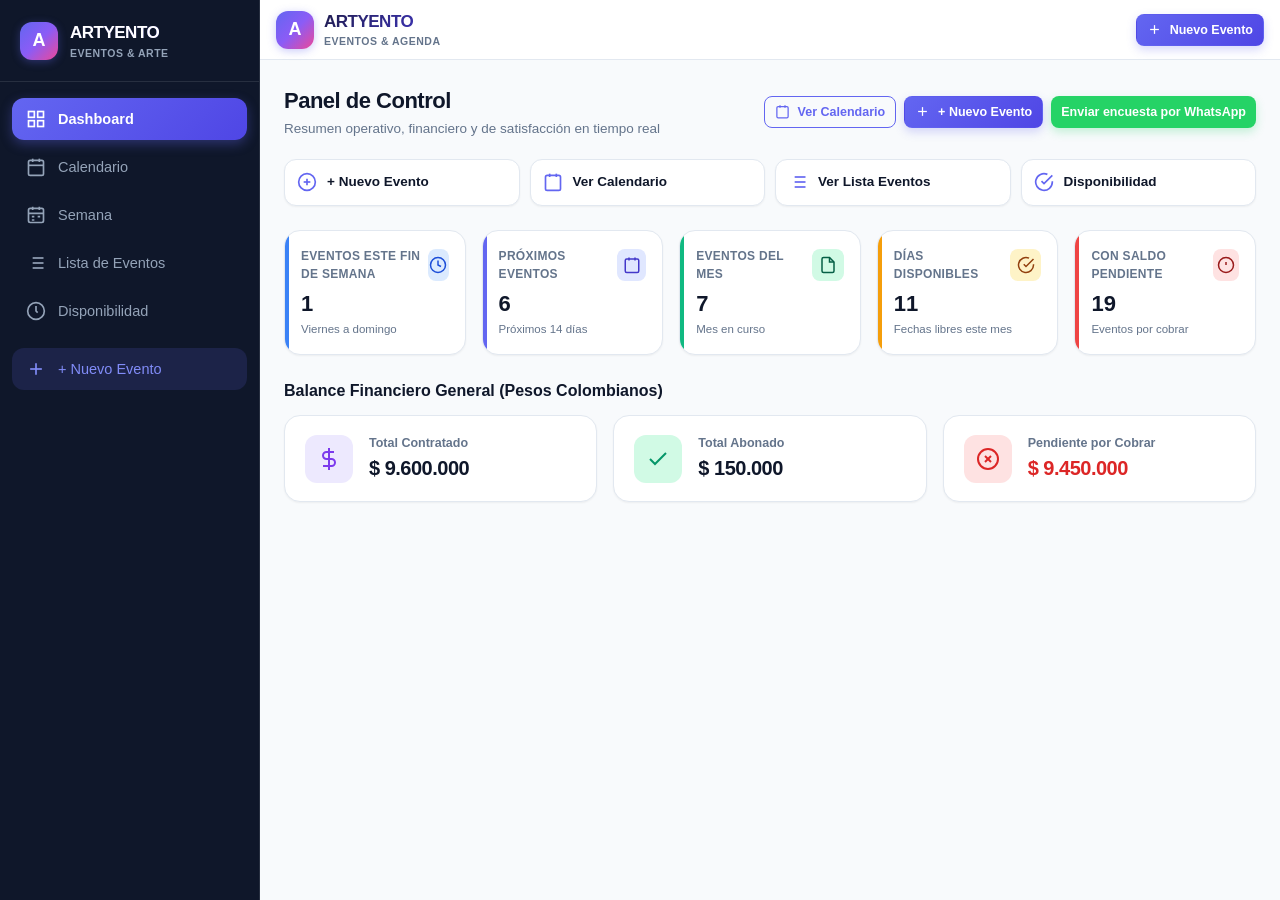
==== commit 02fca77f: "Add files via upload actualizacion encuestas y ficha" ====
--- a/index.html
+++ b/index.html
@@ -103,6 +103,9 @@
               <svg width="15" height="15" viewBox="0 0 24 24" fill="none" stroke="currentColor" stroke-width="2"><line x1="12" y1="5" x2="12" y2="19"/><line x1="5" y1="12" x2="19" y2="12"/></svg>
               + Nuevo Evento
             </button>
+            <button class="btn btn-whatsapp btn-sm" id="btn-general-encuesta" title="Enviar encuesta a varios contactos">
+              Enviar encuesta por WhatsApp
+            </button>
           </div>
         </div>
 
@@ -216,51 +219,6 @@
             <div class="finance-info">
               <span class="finance-label">Pendiente por Cobrar</span>
               <span class="finance-val" id="dash-total-pendiente">$ 0 COP</span>
-            </div>
-          </div>
-        </div>
-
-        <!-- Módulo de Satisfacción del Cliente & Encuestas -->
-        <div class="satisfaction-dashboard-card">
-          <div style="display:flex;justify-content:space-between;align-items:center;flex-wrap:wrap;gap:8px;">
-            <div>
-              <h2 style="font-size:16px;font-weight:800;color:var(--text-main);">
-                Encuestas de Satisfacción de Clientes
-              </h2>
-              <p style="font-size:12.5px;color:var(--text-muted);">
-                Resultados obtenidos a través de los enlaces enviados por WhatsApp
-              </p>
-            </div>
-            <span class="badge badge-success" style="padding:5px 10px;font-size:12px;">
-              WhatsApp Activo
-            </span>
-          </div>
-
-          <div class="satisfaction-stats-row">
-            <div class="sat-mini-stat">
-              <div class="sat-mini-val" id="sat-enviadas">0</div>
-              <div class="sat-mini-lbl">Encuestas Enviadas</div>
-            </div>
-            <div class="sat-mini-stat">
-              <div class="sat-mini-val" id="sat-respondidas">0</div>
-              <div class="sat-mini-lbl">Respondidas</div>
-            </div>
-            <div class="sat-mini-stat">
-              <div class="sat-mini-val" id="sat-promedio">5.0 <span class="star">★</span></div>
-              <div class="sat-mini-lbl">Promedio Satisfacción</div>
-            </div>
-            <div class="sat-mini-stat">
-              <div class="sat-mini-val" id="sat-recomienda">100%</div>
-              <div class="sat-mini-lbl">Nos Recomendarían</div>
-            </div>
-          </div>
-
-          <div style="margin-top:18px;">
-            <h3 style="font-size:14px;font-weight:700;color:var(--text-main);margin-bottom:8px;">
-              Últimas Evaluaciones de Clientes
-            </h3>
-            <div id="dash-recent-reviews" class="recent-reviews-list">
-              <!-- Se puebla dinámicamente -->
             </div>
           </div>
         </div>
@@ -817,6 +775,9 @@
           <svg width="15" height="15" viewBox="0 0 24 24" fill="currentColor"><path d="M.057 24l1.687-6.163c-1.041-1.804-1.588-3.849-1.587-5.946.003-6.556 5.338-11.891 11.893-11.891 3.181.001 6.167 1.24 8.413 3.488 2.245 2.248 3.481 5.236 3.48 8.414-.003 6.557-5.338 11.892-11.893 11.892-1.99-.001-3.951-.5-5.688-1.448l-6.305 1.654zm6.597-3.807c1.676.995 3.276 1.591 5.392 1.592 5.448 0 9.886-4.434 9.889-9.885.002-5.462-4.415-9.89-9.881-9.892-5.452 0-9.887 4.434-9.889 9.884-.001 2.225.651 3.891 1.746 5.634l-.999 3.648 3.742-.981z"/></svg>
           Encuesta WhatsApp
         </button>
+        <button class="btn btn-sm btn-whatsapp" id="btn-modal-whatsapp-encargado" title="Compartir la ficha completa con el encargado">
+          Compartir ficha al encargado
+        </button>
         <button class="btn btn-sm btn-secondary" id="btn-modal-ver-encuesta" style="display:none;" title="Ver Encuesta">
           <svg width="14" height="14" viewBox="0 0 24 24" fill="none" stroke="currentColor" stroke-width="2"><path d="M14 2H6a2 2 0 0 0-2 2v16a2 2 0 0 0 2 2h12a2 2 0 0 0 2-2V8z"/><polyline points="14 2 14 8 20 8"/><line x1="16" y1="13" x2="8" y2="13"/><line x1="16" y1="17" x2="8" y2="17"/><polyline points="10 9 9 9 8 9"/></svg>
           Ver Encuesta
@@ -906,6 +867,51 @@
     </div>
   </div>
 
+  <div id="modal-whatsapp-encargado" class="modal-overlay">
+    <div class="modal-content" style="max-width:500px;">
+      <div class="bottom-sheet-pill"></div>
+      <div class="modal-header">
+        <h2 class="modal-title" style="color:var(--color-whatsapp);">Compartir ficha al encargado</h2>
+        <button class="btn-close-modal">&times;</button>
+      </div>
+      <div class="modal-body">
+        <p id="encargado-whatsapp-nombre" style="font-size:13px;color:var(--text-muted);margin-bottom:12px;"></p>
+        <label class="form-label" for="encargado-whatsapp-telefono">WhatsApp del encargado</label>
+        <input type="tel" id="encargado-whatsapp-telefono" class="form-control" placeholder="Ej: +57 300 123 4567">
+        <label style="display:flex;align-items:center;gap:8px;margin-top:12px;font-size:12px;color:var(--text-muted);">
+          <input type="checkbox" id="encargado-whatsapp-recordar" checked>
+          Recordar este número para este encargado
+        </label>
+        <label class="form-label" style="margin-top:14px;">Ficha que se compartirá</label>
+        <div id="encargado-whatsapp-preview" style="background:#f0fdf4;border:1px solid #bbf7d0;color:#166534;border-radius:var(--radius-md);padding:12px;font-size:12.5px;white-space:pre-wrap;line-height:1.4;max-height:230px;overflow:auto;"></div>
+        <p style="font-size:11.5px;color:var(--text-muted);margin-top:10px;">Se generará una imagen ordenada con los datos del evento. En computador se descargará para adjuntarla en WhatsApp.</p>
+      </div>
+      <div class="modal-footer">
+        <button class="btn btn-secondary btn-modal-cancel">Cancelar</button>
+        <button class="btn btn-whatsapp" id="btn-confirm-whatsapp-encargado">Generar y compartir ficha</button>
+      </div>
+    </div>
+  </div>
+
+  <div id="modal-general-encuesta" class="modal-overlay">
+    <div class="modal-content" style="max-width:500px;">
+      <div class="bottom-sheet-pill"></div>
+      <div class="modal-header">
+        <h2 class="modal-title">Enviar encuesta general</h2>
+        <button class="btn-close-modal">&times;</button>
+      </div>
+      <div class="modal-body">
+        <p style="font-size:13px;color:var(--text-muted);margin-bottom:12px;">Selecciona uno o varios contactos. Se abrirá WhatsApp con el mismo enlace general para cada uno.</p>
+        <div id="general-encuesta-contactos" style="display:grid;gap:8px;max-height:260px;overflow:auto;"></div>
+        <p id="general-encuesta-vacio" style="display:none;color:var(--color-danger);font-size:13px;">No hay contactos con teléfono registrado.</p>
+      </div>
+      <div class="modal-footer">
+        <button class="btn btn-secondary btn-modal-cancel">Cancelar</button>
+        <button class="btn btn-whatsapp" id="btn-confirm-general-encuesta">Abrir WhatsApp</button>
+      </div>
+    </div>
+  </div>
+
   <!-- Contenedor para Notificaciones Toast -->
   <div class="toast-container" id="toast-container"></div>
 
